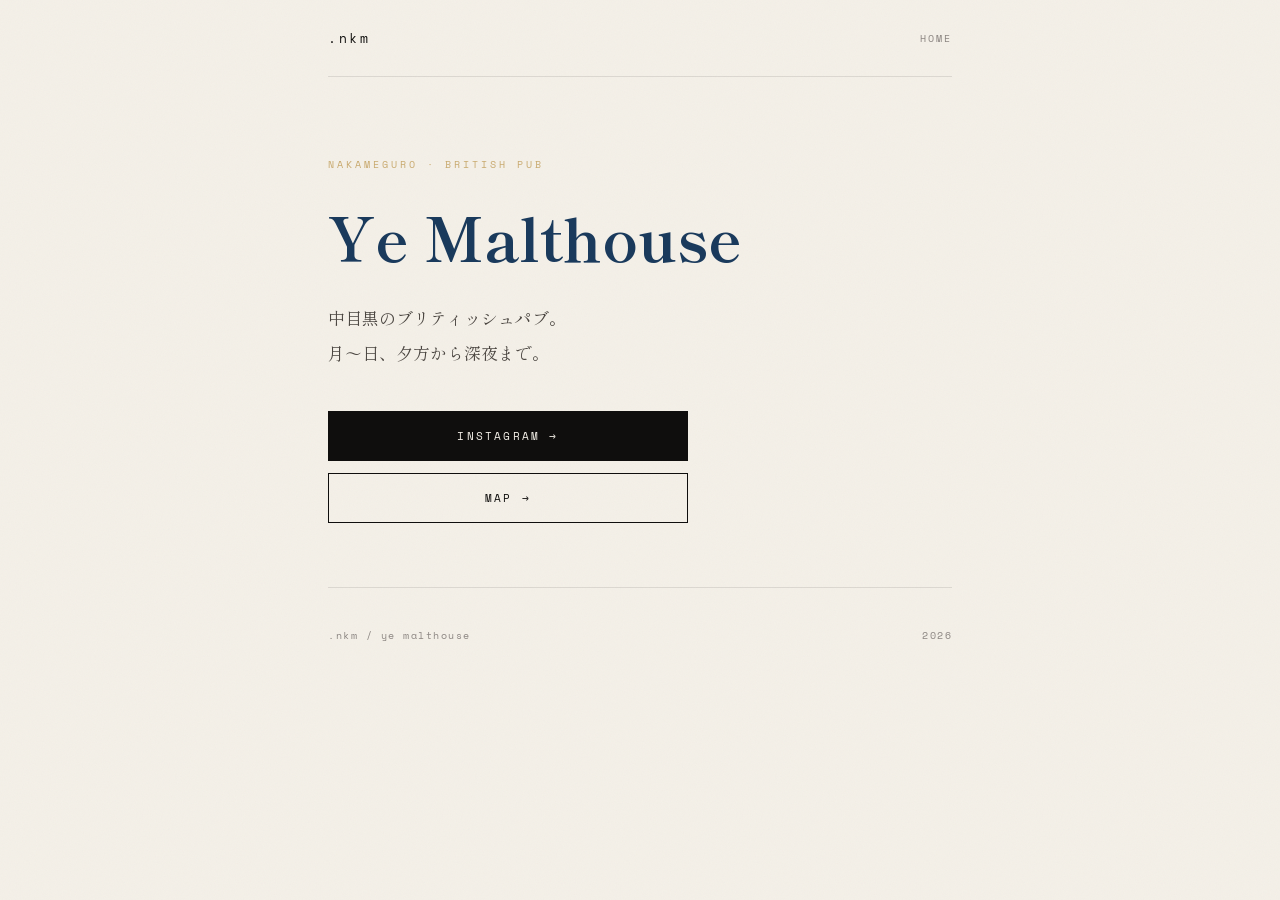
==== ye/index.html @ 3a8995d4 "init: .nkm Issue #001" ====
<!DOCTYPE html>
<html lang="ja">
<head>
<meta charset="UTF-8">
<meta name="viewport" content="width=device-width, initial-scale=1.0">
<title>Ye Malthouse — .nkm</title>
<link rel="stylesheet" href="../css/style.css">
</head>
<body>
<div class="wrap">
  <nav>
    <a class="nav-logo" href="/">.nkm</a>
    <div class="nav-links"><a href="/">home</a></div>
  </nav>
  <section class="hero">
    <div class="hero-label fade d1">nakameguro · british pub</div>
    <h1 class="fade d2"><em>Ye Malthouse</em></h1>
    <p class="fade d3">中目黒のブリティッシュパブ。<br>月〜日、夕方から深夜まで。</p>
    <div class="cta-block fade d4">
      <a class="btn" href="https://www.instagram.com/yemalthouse/" target="_blank" rel="noopener" data-track="ye_instagram">Instagram →</a>
      <a class="btn ghost" href="https://maps.google.com" target="_blank" rel="noopener" data-track="ye_map">Map →</a>
    </div>
  </section>
  <footer><span>.nkm / ye malthouse</span><span>2026</span></footer>
</div>
<script>
(function(){var _p=location.pathname,_t0=Date.now();function send(ev,x){navigator.sendBeacon("/collect",JSON.stringify(Object.assign({event:ev,path:_p,ts:new Date().toISOString()},x||{})));}send("path_entry");document.addEventListener("click",function(e){var el=e.target.closest("[data-track]");if(el)send("cta_click",{label:el.dataset.track});});document.addEventListener("visibilitychange",function(){if(document.visibilityState==="hidden")send("leave",{spent:Math.round((Date.now()-_t0)/1000)});});})();
</script>
</body>
</html>
---- css/style.css ----
@import url('https://fonts.googleapis.com/css2?family=Shippori+Mincho:wght@400;700&family=Space+Mono:wght@400;700&display=swap');

*, *::before, *::after { box-sizing: border-box; margin: 0; padding: 0; }

:root {
  --ink:    #0f0e0d;
  --paper:  #f4f0e8;
  --drop:   #1a3a5c;
  --accent: #c8a96e;
  --muted:  #8a8480;
}

html { scroll-behavior: smooth; }

body {
  min-height: 100vh;
  background: var(--paper);
  color: var(--ink);
  font-family: 'Shippori Mincho', serif;
}

body::before {
  content: '';
  position: fixed; inset: 0; z-index: 0; pointer-events: none;
  background-image: url("data:image/svg+xml,%3Csvg xmlns='http://www.w3.org/2000/svg' width='300' height='300'%3E%3Cfilter id='n'%3E%3CfeTurbulence type='fractalNoise' baseFrequency='0.85' numOctaves='4' stitchTiles='stitch'/%3E%3C/filter%3E%3Crect width='300' height='300' filter='url(%23n)' opacity='0.035'/%3E%3C/svg%3E");
}

.wrap { position: relative; z-index: 1; max-width: 680px; margin: 0 auto; padding: 0 28px; }

nav {
  display: flex; align-items: center; justify-content: space-between;
  padding: 28px 0; border-bottom: 1px solid rgba(15,14,13,0.1);
}
.nav-logo {
  font-family: 'Space Mono', monospace;
  font-size: 13px; letter-spacing: 0.2em; color: var(--ink); text-decoration: none;
}
.nav-links { display: flex; gap: 28px; }
.nav-links a {
  font-family: 'Space Mono', monospace; font-size: 10px;
  letter-spacing: 0.2em; color: var(--muted); text-decoration: none;
  text-transform: uppercase; transition: color 0.2s;
}
.nav-links a:hover { color: var(--ink); }

.hero { padding: 80px 0 64px; }
.hero-label {
  font-family: 'Space Mono', monospace; font-size: 10px;
  letter-spacing: 0.3em; color: var(--accent); text-transform: uppercase; margin-bottom: 28px;
}
.hero h1 {
  font-size: clamp(2.2rem, 8vw, 3.8rem); font-weight: 700;
  line-height: 1.2; margin-bottom: 28px;
}
.hero h1 em { font-style: normal; color: var(--drop); }
.hero p { font-size: 1.05rem; line-height: 2.1; color: #4a4540; max-width: 480px; margin-bottom: 40px; }

/* CTA — 3秒導線 */
.cta-block { display: flex; flex-direction: column; gap: 12px; max-width: 360px; }
.btn {
  display: block; width: 100%;
  font-family: 'Space Mono', monospace; font-size: 11px;
  letter-spacing: 0.2em; text-transform: uppercase; text-align: center;
  color: var(--paper); background: var(--ink);
  text-decoration: none; border: 1px solid var(--ink);
  padding: 16px 24px; transition: background 0.2s, color 0.2s;
}
.btn:hover { background: var(--drop); border-color: var(--drop); }
.btn.ghost { background: transparent; color: var(--ink); }
.btn.ghost:hover { background: var(--ink); color: var(--paper); }

.section { padding: 64px 0; border-top: 1px solid rgba(15,14,13,0.08); }
.section-label {
  font-family: 'Space Mono', monospace; font-size: 10px;
  letter-spacing: 0.3em; color: var(--muted); text-transform: uppercase; margin-bottom: 32px;
}
.section h2 { font-size: clamp(1.5rem, 5vw, 2.2rem); font-weight: 700; margin-bottom: 20px; }
.section p  { font-size: 1rem; line-height: 2.1; color: #4a4540; max-width: 520px; margin-bottom: 28px; }

.drop-block {
  border-left: 3px solid var(--drop); padding: 20px 24px;
  margin: 32px 0; background: rgba(26,58,92,0.04);
}
.drop-label {
  font-family: 'Space Mono', monospace; font-size: 10px;
  letter-spacing: 0.25em; color: var(--drop); margin-bottom: 10px;
}
.drop-block p { font-size: 0.95rem; line-height: 2; color: #3a3632; }

footer {
  padding: 40px 0; border-top: 1px solid rgba(15,14,13,0.1);
  display: flex; justify-content: space-between; align-items: center;
  font-family: 'Space Mono', monospace; font-size: 10px;
  letter-spacing: 0.15em; color: var(--muted);
}

/* イベント計測用 */
[data-track] { cursor: pointer; }

.fade { opacity: 0; transform: translateY(18px); animation: rise 0.85s forwards; }
.d1 { animation-delay: 0.1s; } .d2 { animation-delay: 0.25s; }
.d3 { animation-delay: 0.4s; } .d4 { animation-delay: 0.55s; }
.d5 { animation-delay: 0.7s; }
@keyframes rise { to { opacity: 1; transform: none; } }

@media (max-width: 480px) {
  nav { flex-direction: column; gap: 14px; align-items: flex-start; }
  footer { flex-direction: column; gap: 10px; }
}
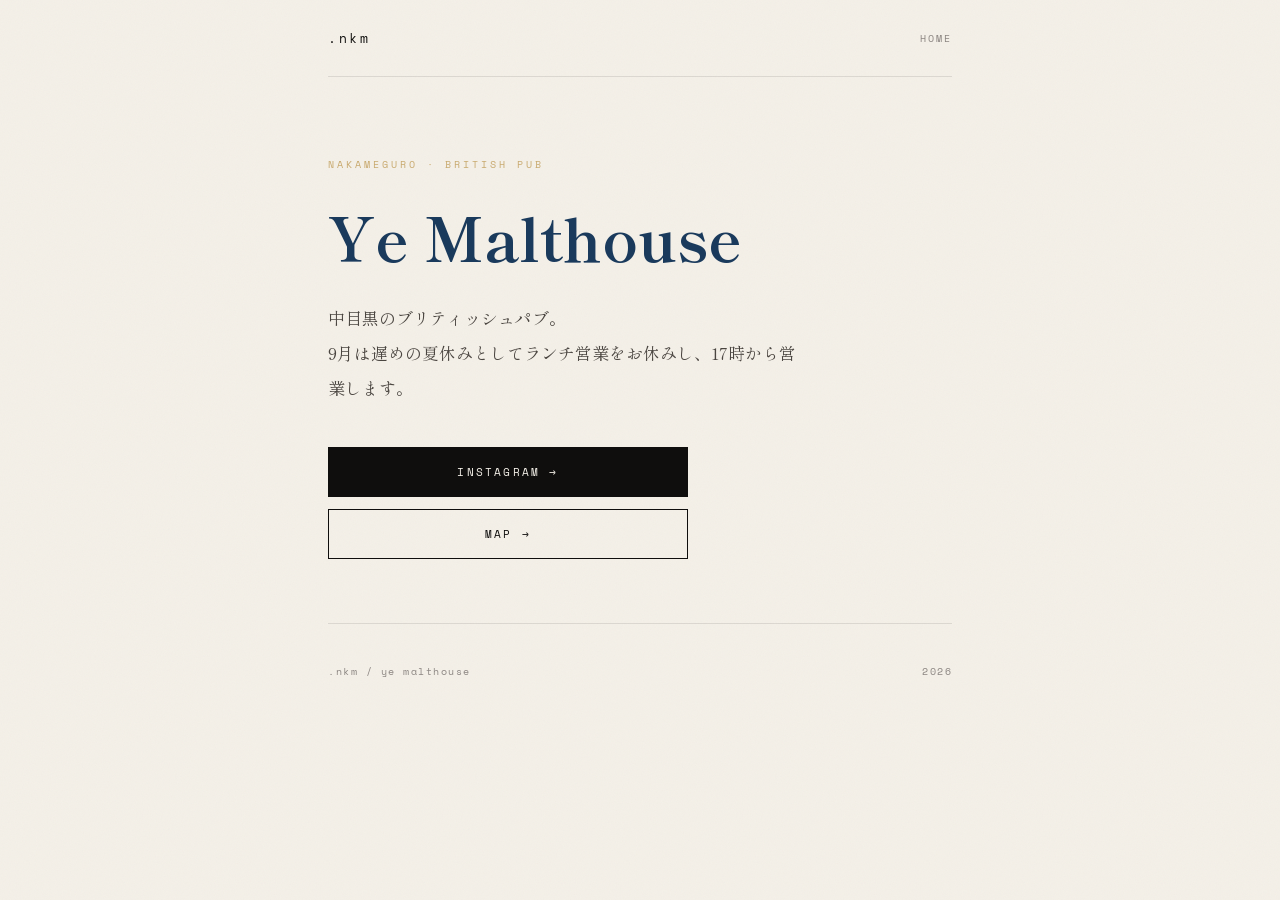
==== commit dbb8f5cf: "fix: scope September lunch closure as seasonal hours" ====
--- a/ye/index.html
+++ b/ye/index.html
@@ -3,8 +3,119 @@
 <head>
 <meta charset="UTF-8">
 <meta name="viewport" content="width=device-width, initial-scale=1.0">
-<title>Ye Malthouse — .nkm</title>
+<title>Ye Malthouse | British Pub in Nakameguro, Tokyo</title>
+<meta name="description" content="Ye Malthouse is a British-style pub in Nakameguro, Tokyo, serving craft beer, cider and pub food. September 2026: lunch service is paused for a late summer break; evening service starts at 5pm.">
+<link rel="canonical" href="https://nkm.press/ye">
 <link rel="stylesheet" href="../css/style.css">
+
+
+
+<script type="application/ld+json">
+{
+  "@context": "https://schema.org",
+  "@type": ["Restaurant", "BarOrPub"],
+  "@id": "https://nkm.press/ye#business",
+  "name": "Ye Malthouse",
+  "alternateName": "イエ モルトハウス",
+  "description": "Ye Malthouse is a craft beer pub in Nakameguro, Tokyo. We offer 10+ rotating Japanese and international craft beers on tap with British-style pub food. English menu available. In September 2026, lunch service is paused for a late summer break and evening service starts at 5pm daily. Solo visitors welcome.",
+  "url": "https://nkm.press/ye",
+  "telephone": "+81-3-6452-2170",
+  "address": {
+    "@type": "PostalAddress",
+    "streetAddress": "上目黒2-24-14",
+    "addressLocality": "目黒区",
+    "addressRegion": "東京都",
+    "postalCode": "153-0051",
+    "addressCountry": "JP"
+  },
+  "servesCuisine": ["Japanese Craft Beer", "British Pub Food"],
+  "priceRange": "¥¥",
+  "openingHoursSpecification": [
+    {
+      "@type": "OpeningHoursSpecification",
+      "dayOfWeek": ["Monday","Tuesday","Wednesday","Thursday","Friday","Saturday"],
+      "opens": "17:00",
+      "closes": "02:00",
+      "validFrom": "2026-09-01",
+      "validThrough": "2026-09-30"
+    },
+    {
+      "@type": "OpeningHoursSpecification",
+      "dayOfWeek": ["Sunday"],
+      "opens": "17:00",
+      "closes": "00:00",
+      "validFrom": "2026-09-01",
+      "validThrough": "2026-09-30"
+    },
+    {
+      "@type": "OpeningHoursSpecification",
+      "dayOfWeek": ["Monday","Tuesday","Wednesday","Thursday","Friday","Saturday"],
+      "opens": "11:00",
+      "closes": "02:00",
+      "validFrom": "2026-10-01"
+    },
+    {
+      "@type": "OpeningHoursSpecification",
+      "dayOfWeek": ["Sunday"],
+      "opens": "11:00",
+      "closes": "00:00",
+      "validFrom": "2026-10-01"
+    }
+  ],
+  "sameAs": [
+    "https://www.instagram.com/ye_malthouse/",
+    "https://www.facebook.com/YeMalthouse/"
+  ]
+}
+</script>
+<script type="application/ld+json">
+{
+  "@context": "https://schema.org",
+  "@type": "FAQPage",
+  "mainEntity": [
+    {
+      "@type": "Question",
+      "name": "Do you have an English menu?",
+      "acceptedAnswer": {
+        "@type": "Answer",
+        "text": "Yes, Ye Malthouse provides a full English menu for both our craft beer selection and food items."
+      }
+    },
+    {
+      "@type": "Question",
+      "name": "Can I walk in without a reservation?",
+      "acceptedAnswer": {
+        "@type": "Answer",
+        "text": "Yes, walk-ins are welcome. We recommend reservations for Friday nights and weekends."
+      }
+    },
+    {
+      "@type": "Question",
+      "name": "Is it OK to come alone?",
+      "acceptedAnswer": {
+        "@type": "Answer",
+        "text": "Absolutely. We have counter seating perfect for solo visitors and craft beer lovers."
+      }
+    },
+    {
+      "@type": "Question",
+      "name": "What is Ye Malthouse in Nakameguro?",
+      "acceptedAnswer": {
+        "@type": "Answer",
+        "text": "Ye Malthouse is a British-style craft beer pub in Nakameguro, Tokyo. We serve 10 or more rotating craft beers on tap alongside pub food. In September 2026, lunch service is paused and evening service starts at 5pm daily."
+      }
+    },
+    {
+      "@type": "Question",
+      "name": "What is the best craft beer pub in Nakameguro?",
+      "acceptedAnswer": {
+        "@type": "Answer",
+        "text": "Ye Malthouse is a popular craft beer pub in Nakameguro, Tokyo, known for its rotating selection of Japanese and international craft beers and relaxed atmosphere."
+      }
+    }
+  ]
+}
+</script>
 </head>
 <body>
 <div class="wrap">
@@ -15,10 +126,10 @@
   <section class="hero">
     <div class="hero-label fade d1">nakameguro · british pub</div>
     <h1 class="fade d2"><em>Ye Malthouse</em></h1>
-    <p class="fade d3">中目黒のブリティッシュパブ。<br>月〜日、夕方から深夜まで。</p>
+    <p class="fade d3">中目黒のブリティッシュパブ。<br>9月は遅めの夏休みとしてランチ営業をお休みし、17時から営業します。</p>
     <div class="cta-block fade d4">
-      <a class="btn" href="https://www.instagram.com/yemalthouse/" target="_blank" rel="noopener" data-track="ye_instagram">Instagram →</a>
-      <a class="btn ghost" href="https://maps.google.com" target="_blank" rel="noopener" data-track="ye_map">Map →</a>
+      <a class="btn" href="https://www.instagram.com/ye_malthouse/" target="_blank" rel="noopener" data-track="ye_instagram">Instagram →</a>
+      <a class="btn ghost" href="https://www.google.com/maps/search/?api=1&amp;query=Ye+Malthouse+Nakameguro" target="_blank" rel="noopener" data-track="ye_map">Map →</a>
     </div>
   </section>
   <footer><span>.nkm / ye malthouse</span><span>2026</span></footer>
